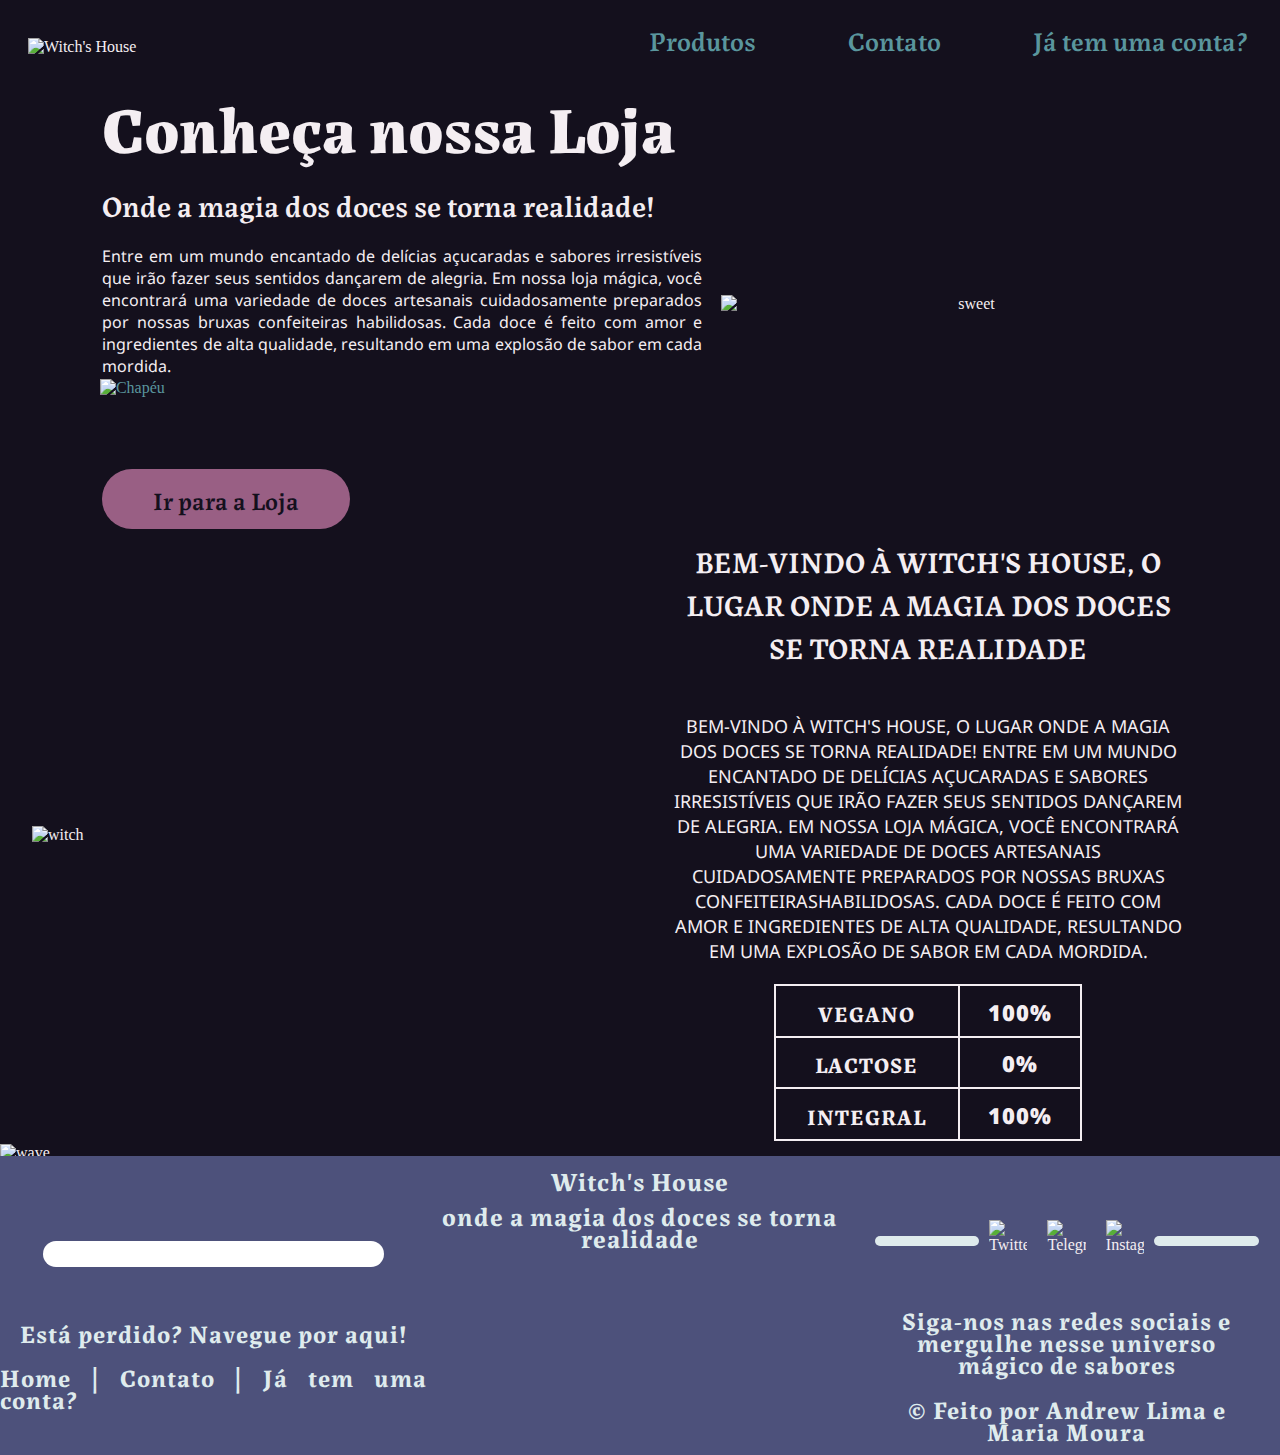
==== index.html @ 952d9181 "Add files via upload" ====
<!DOCTYPE html>
<html lang="pt-br">
<head>
    <meta charset="UTF-8">
    <meta http-equiv="X-UA-Compatible" content="IE=edge">
    <meta name="viewport" content="width=device-width, initial-scale=1.0">
    <link rel="stylesheet" href="style.css">  
    <link rel="shortcut icon" href="../imagens/hat.png" type="image/x-icon">
    <title>Witch's House</title>
</head>
<body>
    <header>
        <img src="../imagens/logo.png" class="logo" alt="Witch's House">
        <ul>
        <a href="loja.html" tabindex="0"><li>Produtos</li></a> 
        <a href="contato.html" tabindex="1"><li>Contato</li></a>
        <a href="entrar.html" tabindex="2"><li>Já tem uma conta?</li></a> 
        </ul>
    </header>
    <main>
                    <div class="left-div"> 
                        <h1>Conheça nossa Loja</h1>
                        <h2>Onde a magia dos doces se torna realidade! </h2>
                        <p> Entre em um mundo encantado de delícias açucaradas e sabores irresistíveis que irão fazer seus sentidos dançarem de alegria. Em nossa loja mágica, você encontrará uma variedade de doces artesanais cuidadosamente preparados por nossas bruxas confeiteiras habilidosas. Cada doce é feito com amor e ingredientes de alta qualidade, resultando em uma explosão de sabor em cada mordida.</p>
                        <a href="loja.html">
                            <img src="../imagens/hat.png" id="hat" alt="Chapéu">
                            <button class="loja-btn">Ir para a Loja</button>
                        </a>
                    </div>
                    <div class="right-div">
                        <img src="../imagens/honey.svg" class="imagem" alt="sweet">
                    </div>                    

    </main>    
    <section>
        <div class="left-div">
            <img src="../imagens/witch-animate (1) (1).svg" class="imagem" alt="witch">
        </div>
        <div class="right-div">
            <h2>bem-vindo à witch's house, o lugar onde a magia dos doces se torna realidade</h2>
            <p>Bem-vindo à Witch's House, o lugar onde a magia dos doces se torna realidade! Entre em um mundo encantado de delícias açucaradas e sabores irresistíveis que irão fazer seus sentidos dançarem de alegria.
            Em nossa loja mágica, você encontrará uma variedade de doces artesanais cuidadosamente preparados por nossas bruxas confeiteirashabilidosas. Cada doce é feito com amor e ingredientes de alta qualidade, resultando em uma explosão de sabor em cada mordida.
            </p>
            <div id="tabela">
                <table>
                    <tr>
                        <td><p class="titulo">vegano</p></td>
                        <td><p class="numero">100%</p></td>
                    </tr>
                    <tr>
                        <td><p class="titulo">LACTOSE</p></td>
                        <td><p class="numero">0%</p></td>
                    </tr>
                    <tr>
                        <td><p class="titulo">INTEGRAL</p></td>
                        <td><p class="numero">100%</p></td>
                    </tr>
                </table>
            </div>
        </div>
    </section>
    <footer>
        <div id="waves"><img src="../imagens/footer/SVG/SVG/SVG/Ativo 33.svg" alt="wave"></div>
        <div id="barra-busca">
            <input type="search" name="pesquisa" id="pesquisa">
            <div id="txt">
                <p>Está perdido? Navegue por aqui!</p>
                <p><a href="index.html">Home</a> | <a href="contato.html">Contato</a> | <a href="entrar.html">Já tem uma conta?</a> </p>
            </div>
        </div>
        <div id="logo-2">
            <img src="../imagens/footer/Ativo 43-8.png" alt="">
            <p>Witch's House</p><p>onde a magia dos doces se torna realidade</p>
        </div>
        <div id="redes-sociais">
            <div id="imagens">
                <div class="linha"></div>
                <img src="../imagens/footer/redes sociais/SVG/Ativo 35.svg" alt="Twitter">
                <img src="../imagens/footer/redes sociais/SVG/Ativo 36.svg" alt="Telegram">
                <img src="../imagens/footer/redes sociais/SVG/Ativo 37.svg" alt="Instagram">
                <div class="linha"></div>
            </div>
            <div id="texto">
                <p>Siga-nos nas redes sociais e mergulhe nesse universo mágico de sabores</p>
                <p>© Feito por Andrew Lima e Maria Moura</p>
            </div>
        </div>
</footer>
    <audio autoplay preload="auto">
        <source src="../sons/piano-bell-sound-1-27144.mp3" type="audio/mp3">
    </audio>
</body>
</html>
---- style.css ----
@import url('https://fonts.googleapis.com/css2?family=Labrada:wght@400;500;700;900&family=Noto+Sans&display=swap');

:root{
  --cor0:#995f84;
  --cor1:#5a969d;
  --cor2:#f4eef2;
  --cor3: #14101d;
}

*
{
  margin: 0;
  padding: 0;
  box-sizing: border-box;
}

html
{
  font-size: 62.5%;
}

body
{
  font-size: 1.6rem;
  background-color: var(--cor3);
  color: var(--cor2);
  height: 100%;
  width: 100%;
}

/*MENU*/
.logo{
  width: 18%;
  padding-top: 15px;
  padding-left: 28px;
}
  
header{
display: flex;
flex-direction: row;
justify-content: space-between;
align-items: center;
}
  
li{
  display: inline-block;
  margin: 20px;
  font-family: "Labrada",serif;
  font-weight: 600;
  font-size:2.3rem;
  margin-left: 56px;
  margin-right:32px;
}
        
a{
  color: var(--cor1);
  text-decoration:none; 
}

a:hover
{
  color: var(--cor0);
}

body main{
  width: 100%;
  height: 100%;
  display: flex;
  align-items: center;
  justify-content: center;
  flex-direction: row;
  justify-content: space-between;
  margin-top: 0px;
}

/*ESQUERDA*/

body main .left-div
{
  margin-left: 5%;
  width: 50%;
  height: 100%;
  display: flex;
  flex-direction: column;
}

h1{
  font-family: "Labrada",serif;
  font-weight: 800;
  font-size: 7.5rem;
  margin-top: 0px;
}
  
h2{
  line-height: auto;
  font-family: "Labrada",serif;
  font-weight: bold;
  font-weight: 600;
  font-size: 3.5rem;
  margin-top: 1rem;
}
  
p{
  margin-top: 3%;
  font-size: 1.8rem;
  text-align: justify;
  line-height: 2.2rem;
  max-width: 700px;
  font-family: "Noto Sans",sans-serif;
}

body main .left-div a
{
  margin-top: 15%;
  display: block;
  position: relative;
  width: 40%;
}

#hat{
  width: 40%;
  position: absolute;
  top: -180%;
  left: -1%;
}



.loja-btn{
  background-color: #995f84;
  color: #14101d;
  height: 6rem;
  width: 100%;
  border-radius: 30px;
  border: none;
  outline: none;
  font-size: 2.5rem;
  font-family: "Labrada",serif;
  font-style: black;
  font-weight: 600;
  cursor: pointer;
}

.loja-btn:hover  {
  background: linear-gradient(273deg, #3d416f,var(--cor0) );
  background-size: 400% 400%;

  -webkit-animation: AnimationName 4s ease infinite;
  -moz-animation: AnimationName 4s ease infinite;
  -o-animation: AnimationName 4s ease infinite;
  animation: AnimationName 4s ease infinite;
}

@-webkit-keyframes AnimationName {
  0%{background-position:0% 47%}
  50%{background-position:100% 54%}
  100%{background-position:0% 47%}
}
@-moz-keyframes AnimationName {
  0%{background-position:0% 47%}
  50%{background-position:100% 54%}
  100%{background-position:0% 47%}
}
@-o-keyframes AnimationName {
  0%{background-position:0% 47%}
  50%{background-position:100% 54%}
  100%{background-position:0% 47%}
}
@keyframes AnimationName {
  0%{background-position:0% 47%}
  50%{background-position:100% 54%}
  100%{background-position:0% 47%}
}

/*DIREITA*/

body main .right-div
{
  margin-right: 5%;
  width: 40%;
  height: 100%;
  display: flex;
  align-items: center;
  justify-content: center;
  flex-direction: column;
  text-align: center;
}

body main .right-div .imagem
{
  width: 100%;
}

body section {
  width: 100%;
  height: 100%;
  display: flex;
  align-items: center;
  justify-content: center;
  flex-direction: row;
  margin-top: 0px;
}

body section .left-div
{
  width: 50%;
}


body section .left-div .imagem 
{
  width: 100%;
}

body section .right-div
{
  margin-right: 5%;
  width: 40%;
  height: 100%;
  display: flex;
  align-items: center;
  justify-content: center;
  flex-direction: column;
  text-align: center;
}

body section .right-div h2
{
text-transform: uppercase;
font-size: 3rem;
margin-bottom: 3rem;
}

body section .right-div p
{
text-transform: uppercase;
text-align: center;
font-size: 1.8rem;
line-height: 2.5rem;
}

body section .right-div #tabela
{
width: 100%;
display: flex;
align-items: center;
justify-content: center;
margin-top: 2rem;
}

body section .right-div table
{
  width: 60%;
  border-collapse: collapse;
  border: solid;
  border-width: 2px;
  padding: 1rem;
}

body section .right-div table td
{
  width: 60%;
  border-collapse: collapse;
  border: solid;
  border-width: 2px;
  padding: 1rem;
}

body section .right-div table td p.titulo
{
  font-size: 2.2rem;
  font-family: "Labrada",serif;
  font-weight: 700;
  letter-spacing: 1px;
}

body section .right-div table td p.numero
{
  font-size: 2.2rem;
  font-family: "Noto sans",serif;
  font-weight: 900;
  letter-spacing: 1px;
}

@media screen and (min-width: 1900px)
{
  body header li{
    font-size:2.7rem;
  }

  body main .left-div{
    margin-left: 8%;
  }
  
  body main .left-div .loja-btn
  {
    height: 7rem;
  }

  body main .left-div #hat
  {
      width: 40%;
      position: absolute;
      top: -190%;
      left: -1%;
  }
}



@media screen and (max-width: 1380px)
{

  body header li{
    font-size:2.7rem;
  }

  body main .left-div{
    margin-left: 8%;
  }

  body main .left-div h1{
    font-size: 6.5rem;
  }
  
  body main .left-div h2{
    font-size: 3rem;
  }

  body main .left-div p{
    font-size: 1.6rem;
    max-width: 600px;
  }

  body main .left-div #hat
  {
      width: 40%;
      position: absolute;
      top: -150%;
      left: -1%;
  }
}
  
@media screen and (max-width: 1024px){
  body header .logo{
    width: 25%;
  }

  body header li{
    font-size:2.5rem;
  }

  body main .leftdiv{
    margin-left: 2%;
  }

  body main .left-div h1{
    font-size: 4.5rem;
  }
  
  body main .left-div h2{
    font-size: 2.25rem;
  }

  body main .left-div p{
    font-size: 1.4rem;
    max-width: 550px;
  }

  body main .left-div a{
    width: 65%;
  }

  body main .left-div .loja-btn{
    width: 100%;
  }

  body main .right-div{
    width: 50%;
  }
}

/*footer*/

footer{
  margin-top: 1%;
  background-color: rgb(77, 81, 123);
  width: 100%;
  display: grid;
  grid-template-columns: 1fr 1fr 1fr;
  grid-template-rows: 0fr 0fr;
}

footer div#waves
{
  margin-top: -1rem;
  background-color: #14101d;
  grid-column: 1/4;
  grid-row: 1/2;
  width: 100%;
}

footer div#barra-busca 
{
  padding-top: 20%;
  margin-top: -0.6rem;
  width: 100%;
  grid-column: 1/2;
  grid-row: 2/3;
  display: flex;
  flex-direction: column;
  align-items: center;
  background-color: rgb(77, 81, 123);
}

footer div#barra-busca input
{
  width: 80%;
  height: 12%;
  border-radius: 20px;
  outline: none;
  border: none;
  padding-left: 20px;
  font-size: 3rem;
}

div#barra-busca > div#txt
{
  margin-top: 8%;
  display: flex;
  flex-direction: column;
  align-items: center;
  justify-content: center;
}

div#barra-busca > div#txt > p{
  margin-top: 5%;
  color: #dfebed;
  font-family: "Labrada", Sans-Serif;
  font-weight: 700;
  font-size: 2.5rem;
  letter-spacing: 1px;
}

div#barra-busca > div#txt > p > a{
  color: #dfebed;
  text-decoration: none;
  font-family: "Labrada", Sans-Serif;
  font-weight: 700;
  font-size: 2.5rem;
  letter-spacing: 1px;
}

footer div#logo-2{
  margin-top: -0.6rem;
  width: 100%;
  grid-column: 2/3;
  grid-row: 2/4;
  display: flex;
  flex-direction: column;
  align-items: center;
  background-color: rgb(77, 81, 123);
  padding-bottom: 70%;
}

div#logo-2 > p{
  color: #dfebed;
  font-family: "Labrada", Sans-Serif;
  font-weight: 700;
  font-size: 2.6rem;
  letter-spacing: 1px;
  text-align: center;
}

div#logo-2 img{
  position: relative; 
  left: 12%;
  width: 100%;
}

footer div#redes-sociais
{
  display: flex;
  flex-direction: column;
  align-items: center;
  justify-content: start;
  background-color: rgb(77, 81, 123);
}

footer div#redes-sociais div#imagens{
  margin-top: -0.6rem;
  width: 100%;
  grid-column: 3/4;
  grid-row: 2/3;
  display: flex;
  justify-content: center;
  align-items: center;
  flex-direction: row;
  background-color: rgb(77, 81, 123);
  padding-top: 15%;
  padding-bottom: 10%;
  padding-right: 5%;
  padding-left: 5%;
}

footer div#redes-sociais img{
  width: 10%;
  margin: 0 1rem;
}

footer div#redes-sociais div#texto
{
  display: flex;
  flex-direction: column;
  align-items: center;
}

footer div#redes-sociais div#texto > p{
  color: #dfebed;
  text-align: center;
  font-family: "Labrada", Sans-Serif;
  font-weight: 700;
  font-size: 2.5rem;
  letter-spacing: 1px;
  margin-bottom: 1rem;
  max-width: 80%;
}


.linha{
  margin-top: 8px;
  border-radius: 20px;
  background-color: #dfebed;
  height: 10px;
  width: 41%;
}
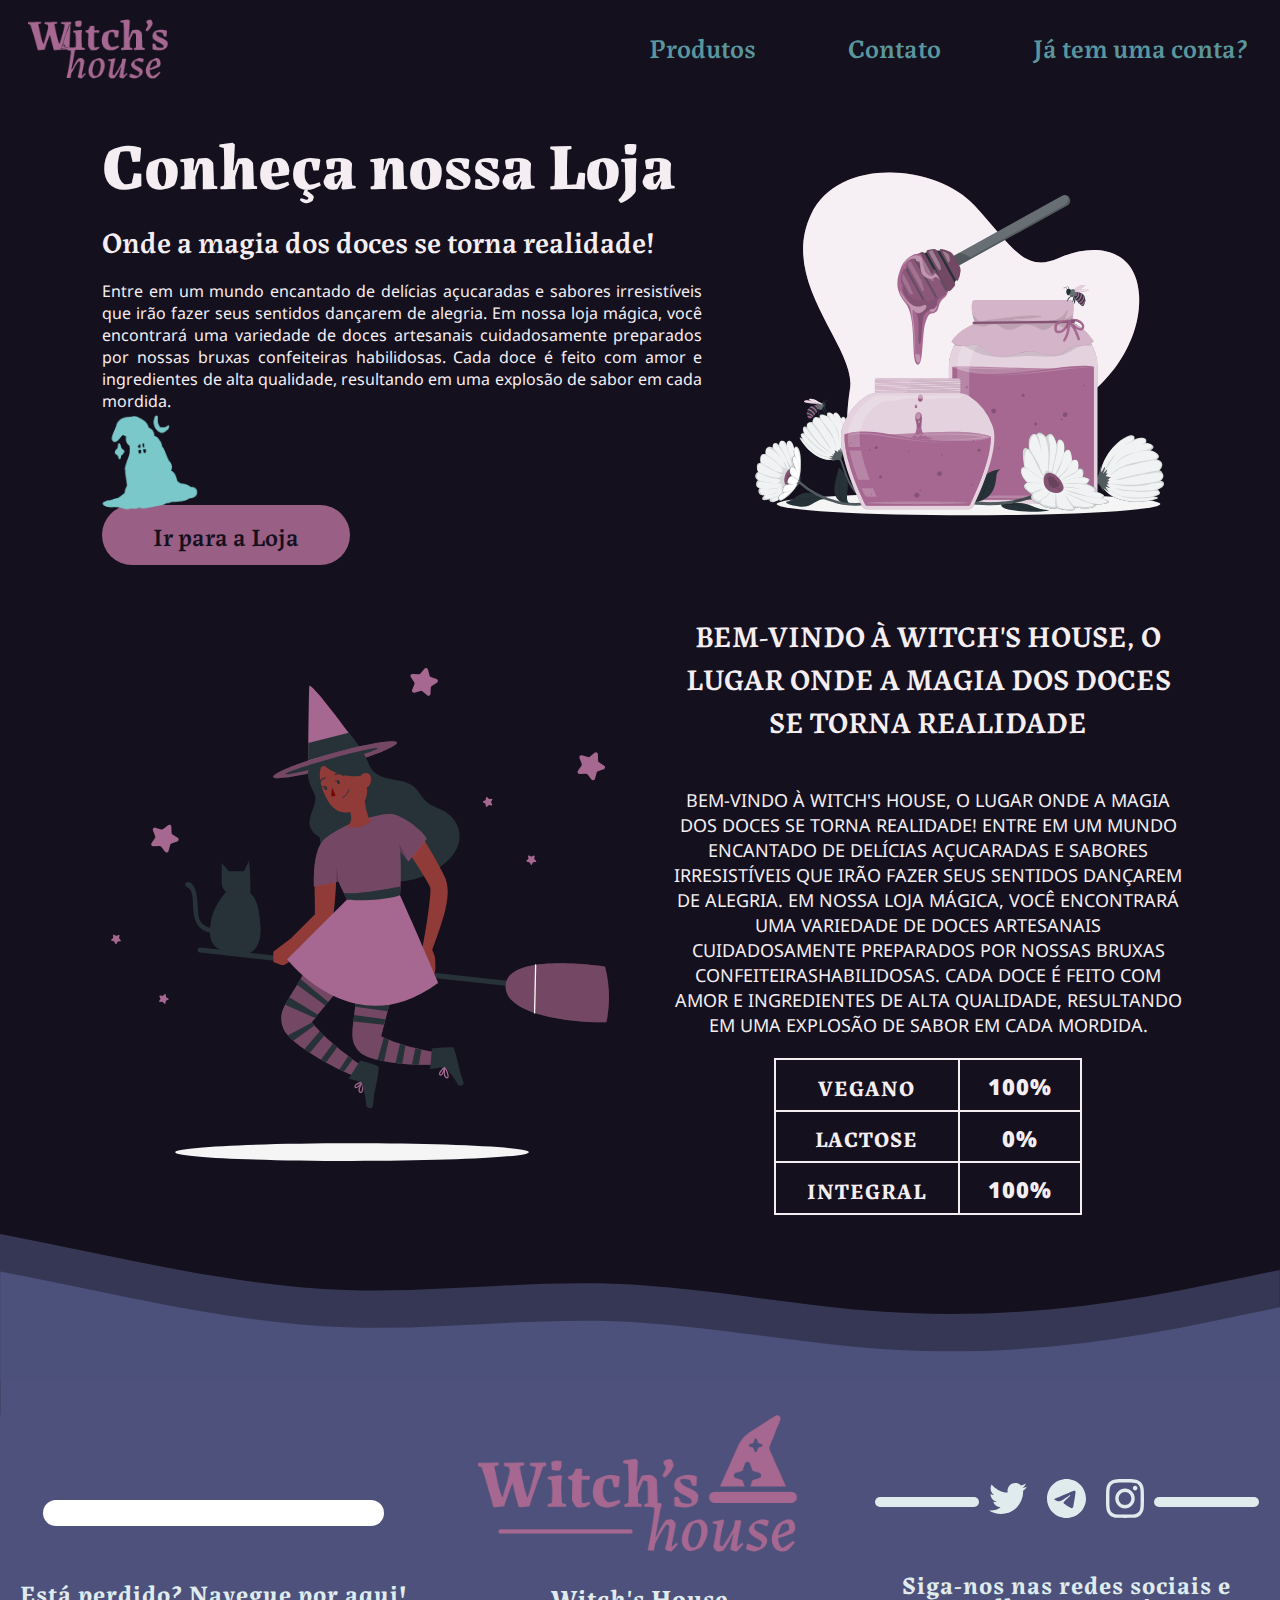
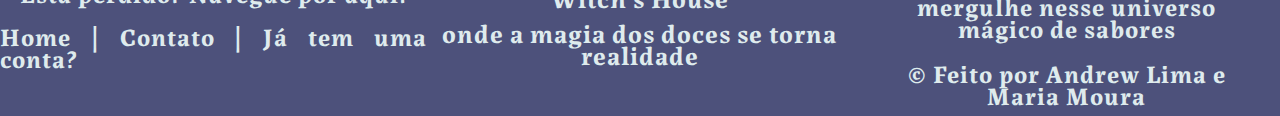
==== commit 575fd3a9: "Update index.html" ====
--- a/index.html
+++ b/index.html
@@ -23,12 +23,12 @@
                         <h2>Onde a magia dos doces se torna realidade! </h2>
                         <p> Entre em um mundo encantado de delícias açucaradas e sabores irresistíveis que irão fazer seus sentidos dançarem de alegria. Em nossa loja mágica, você encontrará uma variedade de doces artesanais cuidadosamente preparados por nossas bruxas confeiteiras habilidosas. Cada doce é feito com amor e ingredientes de alta qualidade, resultando em uma explosão de sabor em cada mordida.</p>
                         <a href="loja.html">
-                            <img src="../imagens/hat.png" id="hat" alt="Chapéu">
+                            <img src="imagens/hat.png" id="hat" alt="Chapéu">
                             <button class="loja-btn">Ir para a Loja</button>
                         </a>
                     </div>
                     <div class="right-div">
-                        <img src="../imagens/honey.svg" class="imagem" alt="sweet">
+                        <img src="imagens/honey.svg" class="imagem" alt="sweet">
                     </div>                    
 
     </main>    
@@ -75,9 +75,9 @@
         <div id="redes-sociais">
             <div id="imagens">
                 <div class="linha"></div>
-                <img src="../imagens/footer/redes sociais/SVG/Ativo 35.svg" alt="Twitter">
-                <img src="../imagens/footer/redes sociais/SVG/Ativo 36.svg" alt="Telegram">
-                <img src="../imagens/footer/redes sociais/SVG/Ativo 37.svg" alt="Instagram">
+                <img src="imagens/footer/redes sociais/SVG/Ativo 35.svg" alt="Twitter">
+                <img src="imagens/footer/redes sociais/SVG/Ativo 36.svg" alt="Telegram">
+                <img src="imagens/footer/redes sociais/SVG/Ativo 37.svg" alt="Instagram">
                 <div class="linha"></div>
             </div>
             <div id="texto">
@@ -87,7 +87,7 @@
         </div>
 </footer>
     <audio autoplay preload="auto">
-        <source src="../sons/piano-bell-sound-1-27144.mp3" type="audio/mp3">
+        <source src="sons/piano-bell-sound-1-27144.mp3" type="audio/mp3">
     </audio>
 </body>
-</html>+</html>
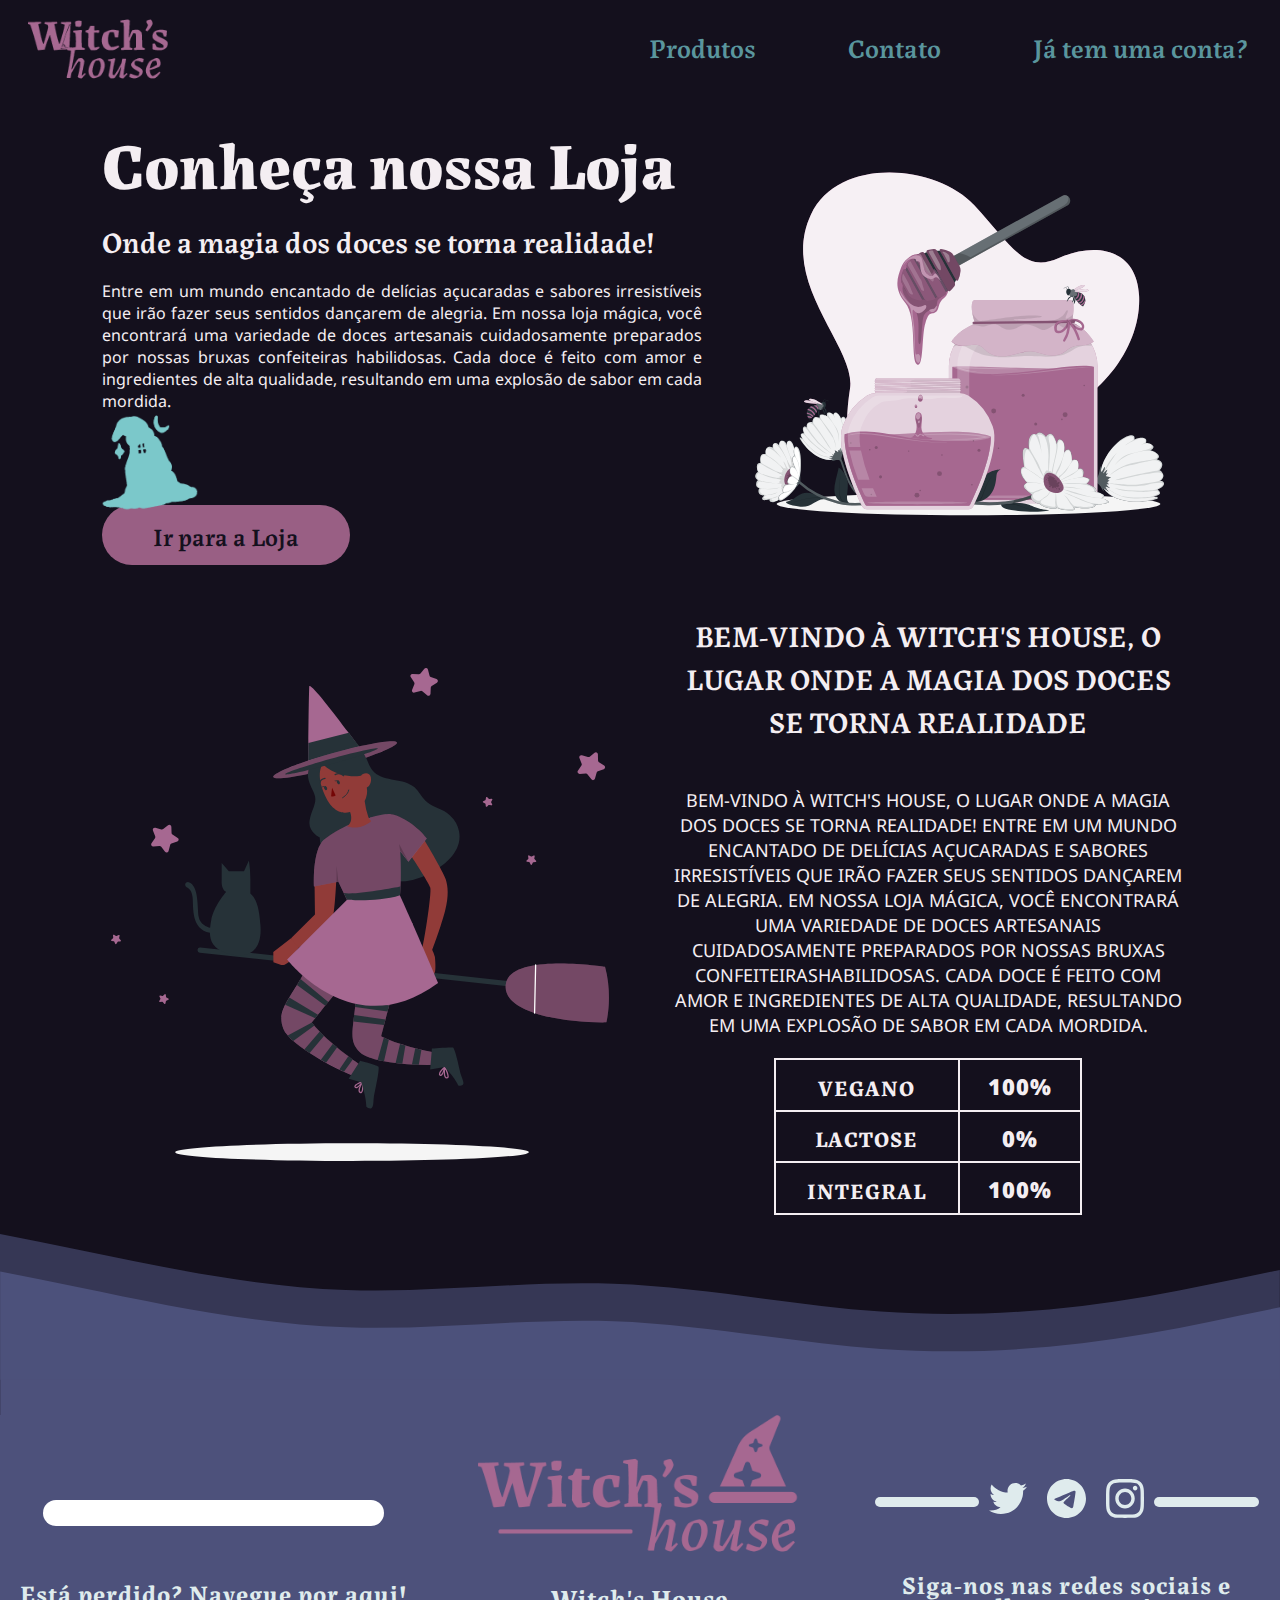
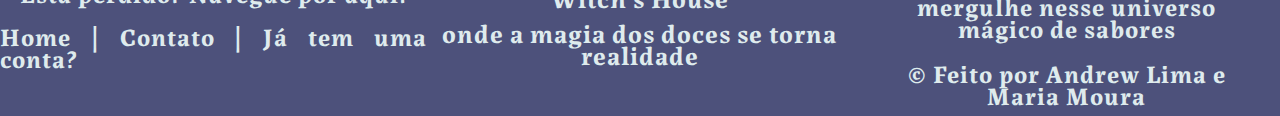
==== commit a6851a7d: "Update index.html" ====
--- a/index.html
+++ b/index.html
@@ -5,12 +5,12 @@
     <meta http-equiv="X-UA-Compatible" content="IE=edge">
     <meta name="viewport" content="width=device-width, initial-scale=1.0">
     <link rel="stylesheet" href="style.css">  
-    <link rel="shortcut icon" href="../imagens/hat.png" type="image/x-icon">
+    <link rel="shortcut icon" href="imagens/hat.png" type="image/x-icon">
     <title>Witch's House</title>
 </head>
 <body>
     <header>
-        <img src="../imagens/logo.png" class="logo" alt="Witch's House">
+        <img src="imagens/logo.png" class="logo" alt="Witch's House">
         <ul>
         <a href="loja.html" tabindex="0"><li>Produtos</li></a> 
         <a href="contato.html" tabindex="1"><li>Contato</li></a>
@@ -34,7 +34,7 @@
     </main>    
     <section>
         <div class="left-div">
-            <img src="../imagens/witch-animate (1) (1).svg" class="imagem" alt="witch">
+            <img src="imagens/witch-animate (1) (1).svg" class="imagem" alt="witch">
         </div>
         <div class="right-div">
             <h2>bem-vindo à witch's house, o lugar onde a magia dos doces se torna realidade</h2>
@@ -60,7 +60,7 @@
         </div>
     </section>
     <footer>
-        <div id="waves"><img src="../imagens/footer/SVG/SVG/SVG/Ativo 33.svg" alt="wave"></div>
+        <div id="waves"><img src="imagens/footer/SVG/SVG/SVG/Ativo 33.svg" alt="wave"></div>
         <div id="barra-busca">
             <input type="search" name="pesquisa" id="pesquisa">
             <div id="txt">
@@ -69,7 +69,7 @@
             </div>
         </div>
         <div id="logo-2">
-            <img src="../imagens/footer/Ativo 43-8.png" alt="">
+            <img src="imagens/footer/Ativo 43-8.png" alt="">
             <p>Witch's House</p><p>onde a magia dos doces se torna realidade</p>
         </div>
         <div id="redes-sociais">
